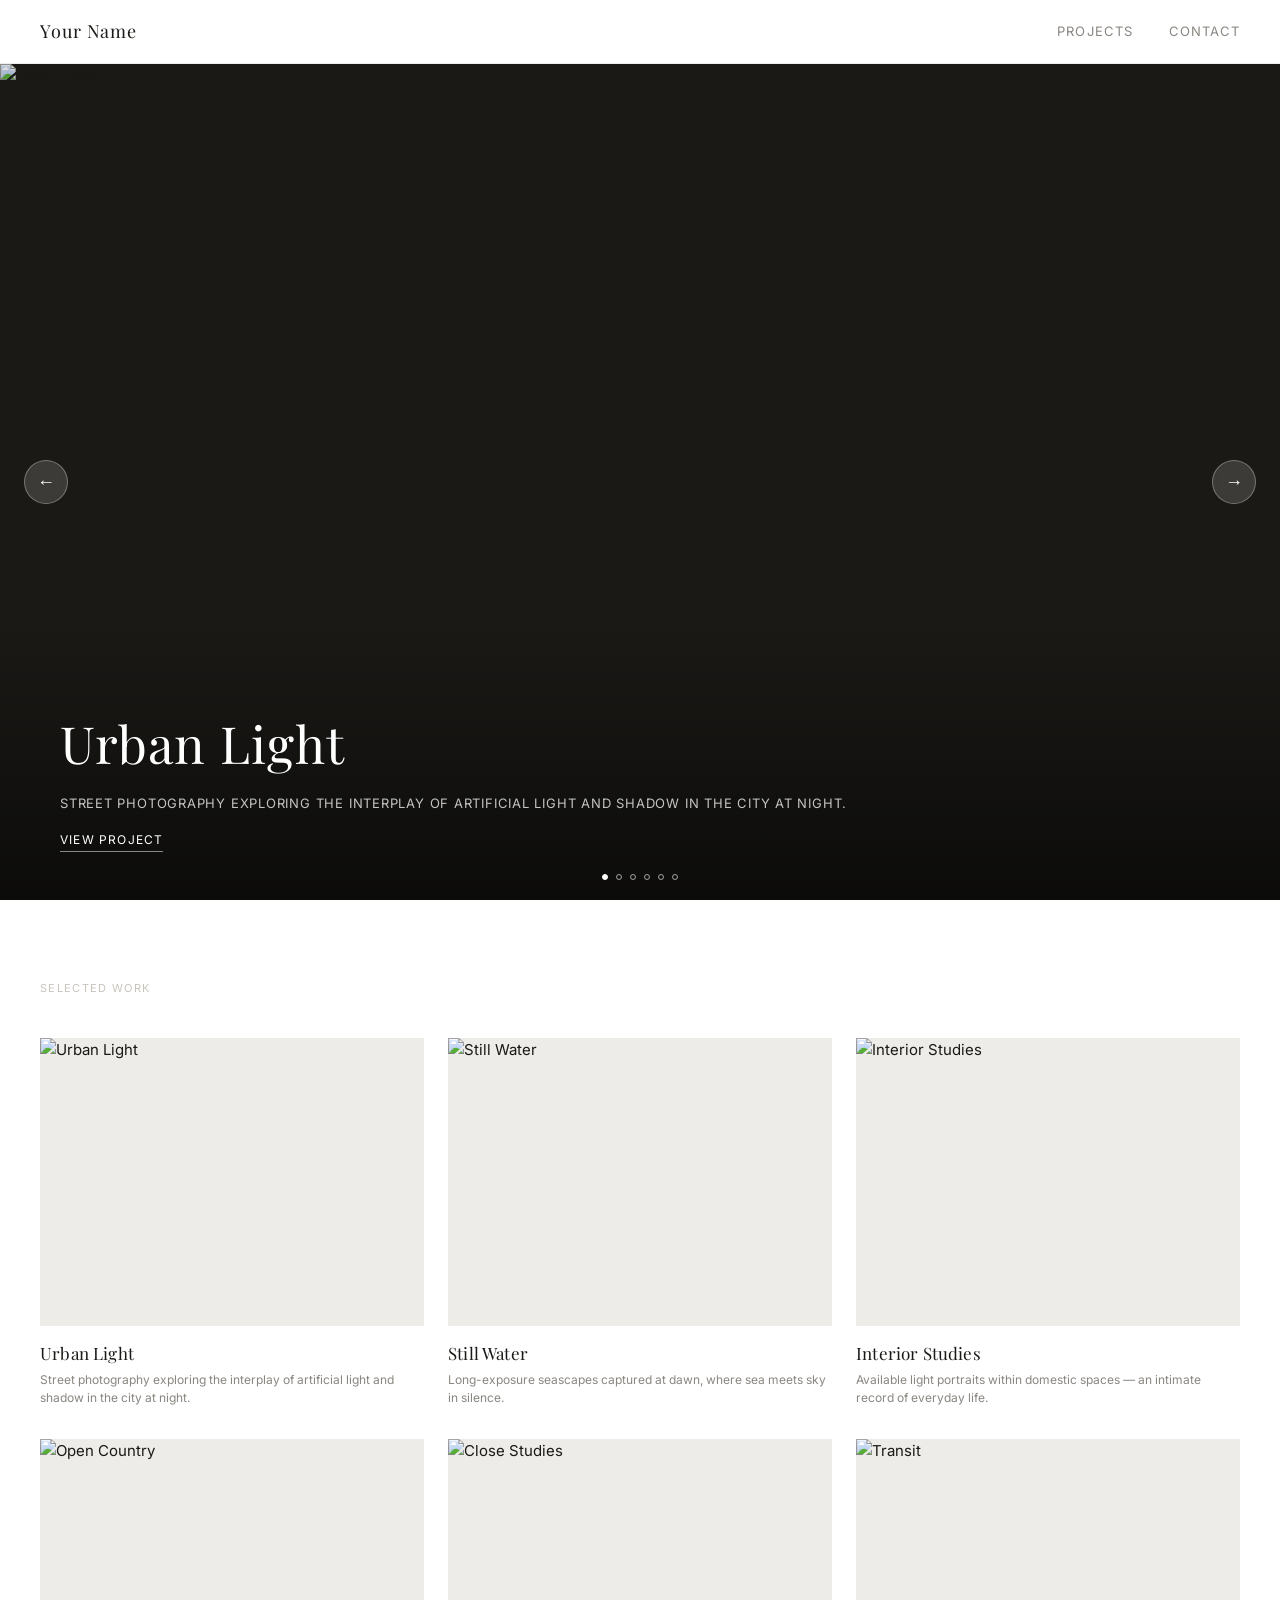
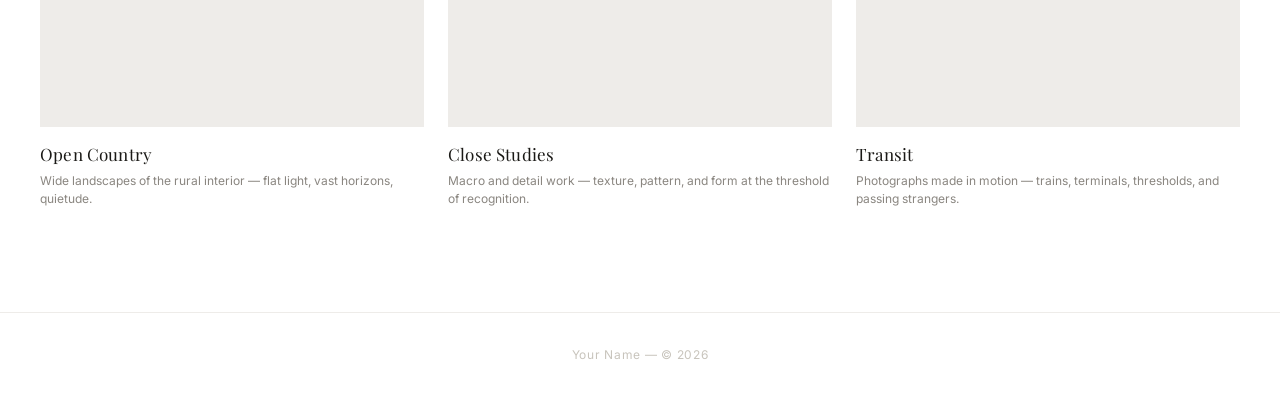
==== index.html @ b94424b4 "Basic site creation - structure, placeholder content etc" ====
<!DOCTYPE html>
<html lang="en">
<head>
  <meta charset="UTF-8">
  <meta name="viewport" content="width=device-width, initial-scale=1.0">
  <title>Photographer — Portfolio</title>
  <meta name="description" content="Photography portfolio — selected projects in landscape, portrait, and documentary work.">
  <link rel="preconnect" href="https://fonts.googleapis.com">
  <link rel="preconnect" href="https://fonts.gstatic.com" crossorigin>
  <link href="https://fonts.googleapis.com/css2?family=Inter:wght@300;400;500&family=Playfair+Display:ital,wght@0,400;0,500;1,400&display=swap" rel="stylesheet">
  <link rel="stylesheet" href="css/style.css">
</head>
<body>

  <!-- Header -->
  <header class="site-header">
    <div class="header-inner">
      <div class="site-name"><a href="index.html">Your Name</a></div>
      <nav class="site-nav" aria-label="Primary navigation">
        <a href="index.html#projects">Projects</a>
        <a href="contact.html">Contact</a>
      </nav>
      <button class="hamburger" aria-label="Toggle menu" aria-expanded="false">
        <span></span><span></span><span></span>
      </button>
    </div>
  </header>

  <!-- Mobile nav -->
  <nav class="mobile-nav" aria-label="Mobile navigation">
    <a href="index.html#projects">Projects</a>
    <a href="contact.html">Contact</a>
  </nav>

  <main>
    <!-- Hero Carousel -->
    <section class="hero" aria-label="Featured projects">
      <div class="hero-track"></div>
      <button class="hero-btn prev" aria-label="Previous slide">&#8592;</button>
      <button class="hero-btn next" aria-label="Next slide">&#8594;</button>
      <div class="hero-dots" role="tablist" aria-label="Slide indicators"></div>
    </section>

    <!-- Projects Grid -->
    <section class="projects-section" id="projects">
      <p class="section-label">Selected Work</p>
      <div class="projects-grid" id="projects-grid"></div>
    </section>
  </main>

  <footer class="site-footer">
    <p>Your Name &mdash; &copy; <span id="year"></span></p>
  </footer>

  <script>document.getElementById('year').textContent = new Date().getFullYear();</script>
  <script src="js/config.js"></script>
  <script src="js/main.js"></script>
</body>
</html>
---- css/style.css ----
/* ─── Reset & Base ─────────────────────────────────────────────── */
*, *::before, *::after { box-sizing: border-box; margin: 0; padding: 0; }

:root {
  --white:      #ffffff;
  --off-white:  #f7f6f4;
  --smoke:      #eeece9;
  --stone:      #c8c4bc;
  --mid:        #8a8680;
  --ink:        #1a1916;
  --accent:     #1a1916;
  --font-serif: 'Playfair Display', Georgia, serif;
  --font-sans:  'Inter', system-ui, sans-serif;
  --max-w:      1400px;
  --header-h:   64px;
  --transition: 0.3s ease;
}

html { scroll-behavior: smooth; }

body {
  font-family: var(--font-sans);
  background: var(--white);
  color: var(--ink);
  font-size: 15px;
  line-height: 1.6;
  -webkit-font-smoothing: antialiased;
}

img {
  display: block;
  max-width: 100%;
  height: auto;
  user-select: none;
  -webkit-user-drag: none;
  pointer-events: none;
}

a { color: inherit; text-decoration: none; }

/* ─── Typography ───────────────────────────────────────────────── */
h1, h2, h3 {
  font-family: var(--font-serif);
  font-weight: 400;
  letter-spacing: 0.01em;
}

/* ─── Header ───────────────────────────────────────────────────── */
.site-header {
  position: sticky;
  top: 0;
  z-index: 100;
  height: var(--header-h);
  background: rgba(255,255,255,0.96);
  backdrop-filter: blur(8px);
  border-bottom: 1px solid var(--smoke);
  display: flex;
  align-items: center;
}

.header-inner {
  width: 100%;
  max-width: var(--max-w);
  margin: 0 auto;
  padding: 0 40px;
  display: flex;
  align-items: center;
  justify-content: space-between;
}

.site-name {
  font-family: var(--font-serif);
  font-size: 18px;
  font-weight: 400;
  letter-spacing: 0.05em;
  color: var(--ink);
}

.site-name a { color: inherit; }

.site-nav {
  display: flex;
  align-items: center;
  gap: 36px;
}

.site-nav a {
  font-size: 13px;
  letter-spacing: 0.08em;
  text-transform: uppercase;
  color: var(--mid);
  transition: color var(--transition);
}

.site-nav a:hover,
.site-nav a.active { color: var(--ink); }

/* Hamburger */
.hamburger {
  display: none;
  flex-direction: column;
  gap: 5px;
  background: none;
  border: none;
  cursor: pointer;
  padding: 4px;
}

.hamburger span {
  display: block;
  width: 22px;
  height: 1.5px;
  background: var(--ink);
  transition: var(--transition);
}

.hamburger.open span:nth-child(1) { transform: translateY(6.5px) rotate(45deg); }
.hamburger.open span:nth-child(2) { opacity: 0; }
.hamburger.open span:nth-child(3) { transform: translateY(-6.5px) rotate(-45deg); }

.mobile-nav {
  display: none;
  position: fixed;
  top: var(--header-h);
  left: 0; right: 0;
  background: var(--white);
  border-bottom: 1px solid var(--smoke);
  padding: 24px 40px;
  z-index: 99;
  flex-direction: column;
  gap: 20px;
}

.mobile-nav.open { display: flex; }

.mobile-nav a {
  font-size: 14px;
  letter-spacing: 0.08em;
  text-transform: uppercase;
  color: var(--mid);
}

.mobile-nav a:hover,
.mobile-nav a.active { color: var(--ink); }

/* ─── Footer ───────────────────────────────────────────────────── */
.site-footer {
  border-top: 1px solid var(--smoke);
  padding: 32px 40px;
  text-align: center;
  font-size: 12px;
  letter-spacing: 0.06em;
  color: var(--stone);
}

/* ─── Hero Carousel ────────────────────────────────────────────── */
.hero {
  position: relative;
  width: 100%;
  overflow: hidden;
  background: var(--ink);
  height: calc(100vh - var(--header-h));
  min-height: 480px;
  max-height: 900px;
}

.hero-track {
  display: flex;
  height: 100%;
  transition: transform 0.7s cubic-bezier(0.4,0,0.2,1);
}

.hero-slide {
  flex: 0 0 100%;
  position: relative;
  overflow: hidden;
}

.hero-slide .img-wrap {
  position: absolute;
  inset: 0;
}

.hero-slide img {
  width: 100%;
  height: 100%;
  object-fit: cover;
  opacity: 0.85;
}

.hero-caption {
  position: absolute;
  bottom: 0;
  left: 0;
  right: 0;
  padding: 80px 60px 48px;
  background: linear-gradient(to top, rgba(0,0,0,0.55) 0%, transparent 100%);
  color: var(--white);
}

.hero-caption h2 {
  font-size: clamp(28px, 4vw, 52px);
  font-weight: 400;
  letter-spacing: 0.02em;
  margin-bottom: 8px;
}

.hero-caption p {
  font-size: 13px;
  letter-spacing: 0.06em;
  opacity: 0.75;
  text-transform: uppercase;
}

.hero-caption a {
  display: inline-block;
  margin-top: 16px;
  font-size: 12px;
  letter-spacing: 0.1em;
  text-transform: uppercase;
  color: var(--white);
  border-bottom: 1px solid rgba(255,255,255,0.5);
  padding-bottom: 2px;
  transition: border-color var(--transition);
}

.hero-caption a:hover { border-color: var(--white); }

/* Hero controls */
.hero-btn {
  position: absolute;
  top: 50%;
  transform: translateY(-50%);
  z-index: 10;
  background: rgba(255,255,255,0.15);
  border: 1px solid rgba(255,255,255,0.3);
  color: var(--white);
  width: 44px;
  height: 44px;
  border-radius: 50%;
  display: flex;
  align-items: center;
  justify-content: center;
  cursor: pointer;
  font-size: 18px;
  transition: background var(--transition);
  backdrop-filter: blur(4px);
}

.hero-btn:hover { background: rgba(255,255,255,0.28); }
.hero-btn.prev { left: 24px; }
.hero-btn.next { right: 24px; }

.hero-dots {
  position: absolute;
  bottom: 20px;
  left: 50%;
  transform: translateX(-50%);
  display: flex;
  gap: 8px;
  z-index: 10;
}

.hero-dot {
  width: 6px;
  height: 6px;
  border-radius: 50%;
  border: 1px solid rgba(255,255,255,0.6);
  background: transparent;
  cursor: pointer;
  transition: background var(--transition);
}

.hero-dot.active { background: var(--white); border-color: var(--white); }

/* ─── Image protection overlay ─────────────────────────────────── */
.img-wrap {
  position: relative;
  user-select: none;
}

.img-overlay {
  position: absolute;
  inset: 0;
  z-index: 2;
  cursor: default;
}

/* ─── Projects Grid (homepage) ─────────────────────────────────── */
.projects-section {
  max-width: var(--max-w);
  margin: 0 auto;
  padding: 80px 40px 100px;
}

.section-label {
  font-size: 11px;
  letter-spacing: 0.12em;
  text-transform: uppercase;
  color: var(--stone);
  margin-bottom: 40px;
}

.projects-grid {
  display: grid;
  grid-template-columns: repeat(3, 1fr);
  gap: 28px 24px;
}

.project-card {
  display: block;
  color: inherit;
}

.project-card:hover .card-thumb img { transform: scale(1.03); }
.project-card:hover .card-title { color: var(--ink); }

.card-thumb {
  aspect-ratio: 4/3;
  overflow: hidden;
  background: var(--smoke);
  position: relative;
}

.card-thumb img {
  width: 100%;
  height: 100%;
  object-fit: cover;
  transition: transform 0.5s ease;
}

.card-info {
  padding: 14px 0 4px;
}

.card-title {
  font-family: var(--font-serif);
  font-size: 17px;
  font-weight: 400;
  color: var(--ink);
  margin-bottom: 4px;
  transition: color var(--transition);
}

.card-desc {
  font-size: 12px;
  color: var(--mid);
  line-height: 1.5;
}

/* ─── Project Page ─────────────────────────────────────────────── */
.project-page {
  max-width: var(--max-w);
  margin: 0 auto;
  padding: 56px 40px 80px;
}

.project-header {
  margin-bottom: 36px;
}

.project-header h1 {
  font-size: clamp(26px, 3.5vw, 42px);
  margin-bottom: 10px;
}

.project-header p {
  font-size: 14px;
  color: var(--mid);
  max-width: 560px;
  line-height: 1.7;
}

/* Featured viewer */
.featured-viewer {
  position: relative;
  width: 100%;
  margin-bottom: 32px;
  background: var(--smoke);
}

.featured-viewer .img-wrap {
  width: 100%;
  max-height: 78vh;
  display: flex;
  align-items: center;
  justify-content: center;
  overflow: hidden;
}

.featured-viewer img {
  width: 100%;
  max-height: 78vh;
  object-fit: contain;
  background: var(--off-white);
  transition: opacity 0.25s ease;
}

.featured-viewer img.fade { opacity: 0; }

/* Thumbnail strip */
.thumb-grid {
  display: grid;
  grid-template-columns: repeat(auto-fill, minmax(110px, 1fr));
  gap: 8px;
  margin-bottom: 48px;
}

.thumb-item {
  aspect-ratio: 1;
  overflow: hidden;
  background: var(--smoke);
  cursor: pointer;
  position: relative;
  border: 2px solid transparent;
  transition: border-color var(--transition);
}

.thumb-item:hover { border-color: var(--stone); }
.thumb-item.active { border-color: var(--ink); }

.thumb-item img {
  width: 100%;
  height: 100%;
  object-fit: cover;
  transition: opacity var(--transition);
}

.thumb-item:hover img { opacity: 0.85; }

/* Project navigation */
.project-nav {
  display: flex;
  justify-content: space-between;
  align-items: center;
  padding-top: 32px;
  border-top: 1px solid var(--smoke);
}

.project-nav a {
  font-size: 12px;
  letter-spacing: 0.08em;
  text-transform: uppercase;
  color: var(--mid);
  display: flex;
  align-items: center;
  gap: 8px;
  transition: color var(--transition);
}

.project-nav a:hover { color: var(--ink); }

.project-nav .back {
  font-size: 12px;
  letter-spacing: 0.08em;
  text-transform: uppercase;
  color: var(--stone);
  transition: color var(--transition);
}

.project-nav .back:hover { color: var(--ink); }

/* ─── Contact Page ─────────────────────────────────────────────── */
.contact-page {
  max-width: 560px;
  margin: 0 auto;
  padding: 96px 40px 120px;
}

.contact-page h1 {
  font-size: 36px;
  margin-bottom: 24px;
}

.contact-page .intro {
  font-size: 15px;
  color: var(--mid);
  line-height: 1.8;
  margin-bottom: 48px;
}

.contact-email {
  display: inline-block;
  font-family: var(--font-serif);
  font-size: 22px;
  color: var(--ink);
  border-bottom: 1px solid var(--stone);
  padding-bottom: 4px;
  margin-bottom: 56px;
  transition: border-color var(--transition);
}

.contact-email:hover { border-color: var(--ink); }

.social-links {
  display: flex;
  gap: 24px;
}

.social-link {
  display: flex;
  align-items: center;
  gap: 8px;
  font-size: 12px;
  letter-spacing: 0.08em;
  text-transform: uppercase;
  color: var(--mid);
  transition: color var(--transition);
}

.social-link:hover { color: var(--ink); }

.social-link svg {
  width: 18px;
  height: 18px;
  fill: currentColor;
}

/* ─── Responsive ───────────────────────────────────────────────── */
@media (max-width: 1024px) {
  .projects-grid { grid-template-columns: repeat(2, 1fr); }
  .thumb-grid { grid-template-columns: repeat(auto-fill, minmax(90px, 1fr)); }
}

@media (max-width: 768px) {
  .header-inner { padding: 0 20px; }
  .site-nav { display: none; }
  .hamburger { display: flex; }

  .hero { max-height: 60vh; min-height: 360px; }
  .hero-caption { padding: 60px 24px 36px; }
  .hero-caption h2 { font-size: 24px; }
  .hero-btn { width: 36px; height: 36px; font-size: 14px; }
  .hero-btn.prev { left: 12px; }
  .hero-btn.next { right: 12px; }

  .projects-section { padding: 48px 20px 64px; }
  .projects-grid { grid-template-columns: repeat(2, 1fr); gap: 20px 16px; }

  .project-page { padding: 36px 20px 60px; }

  .thumb-grid {
    display: flex;
    flex-wrap: nowrap;
    overflow-x: auto;
    gap: 8px;
    padding-bottom: 8px;
    scrollbar-width: thin;
    scrollbar-color: var(--stone) transparent;
  }

  .thumb-item {
    flex: 0 0 80px;
    height: 80px;
    aspect-ratio: unset;
  }

  .contact-page { padding: 64px 20px 80px; }
  .site-footer { padding: 24px 20px; }
}

@media (max-width: 480px) {
  .projects-grid { grid-template-columns: 1fr; }
}
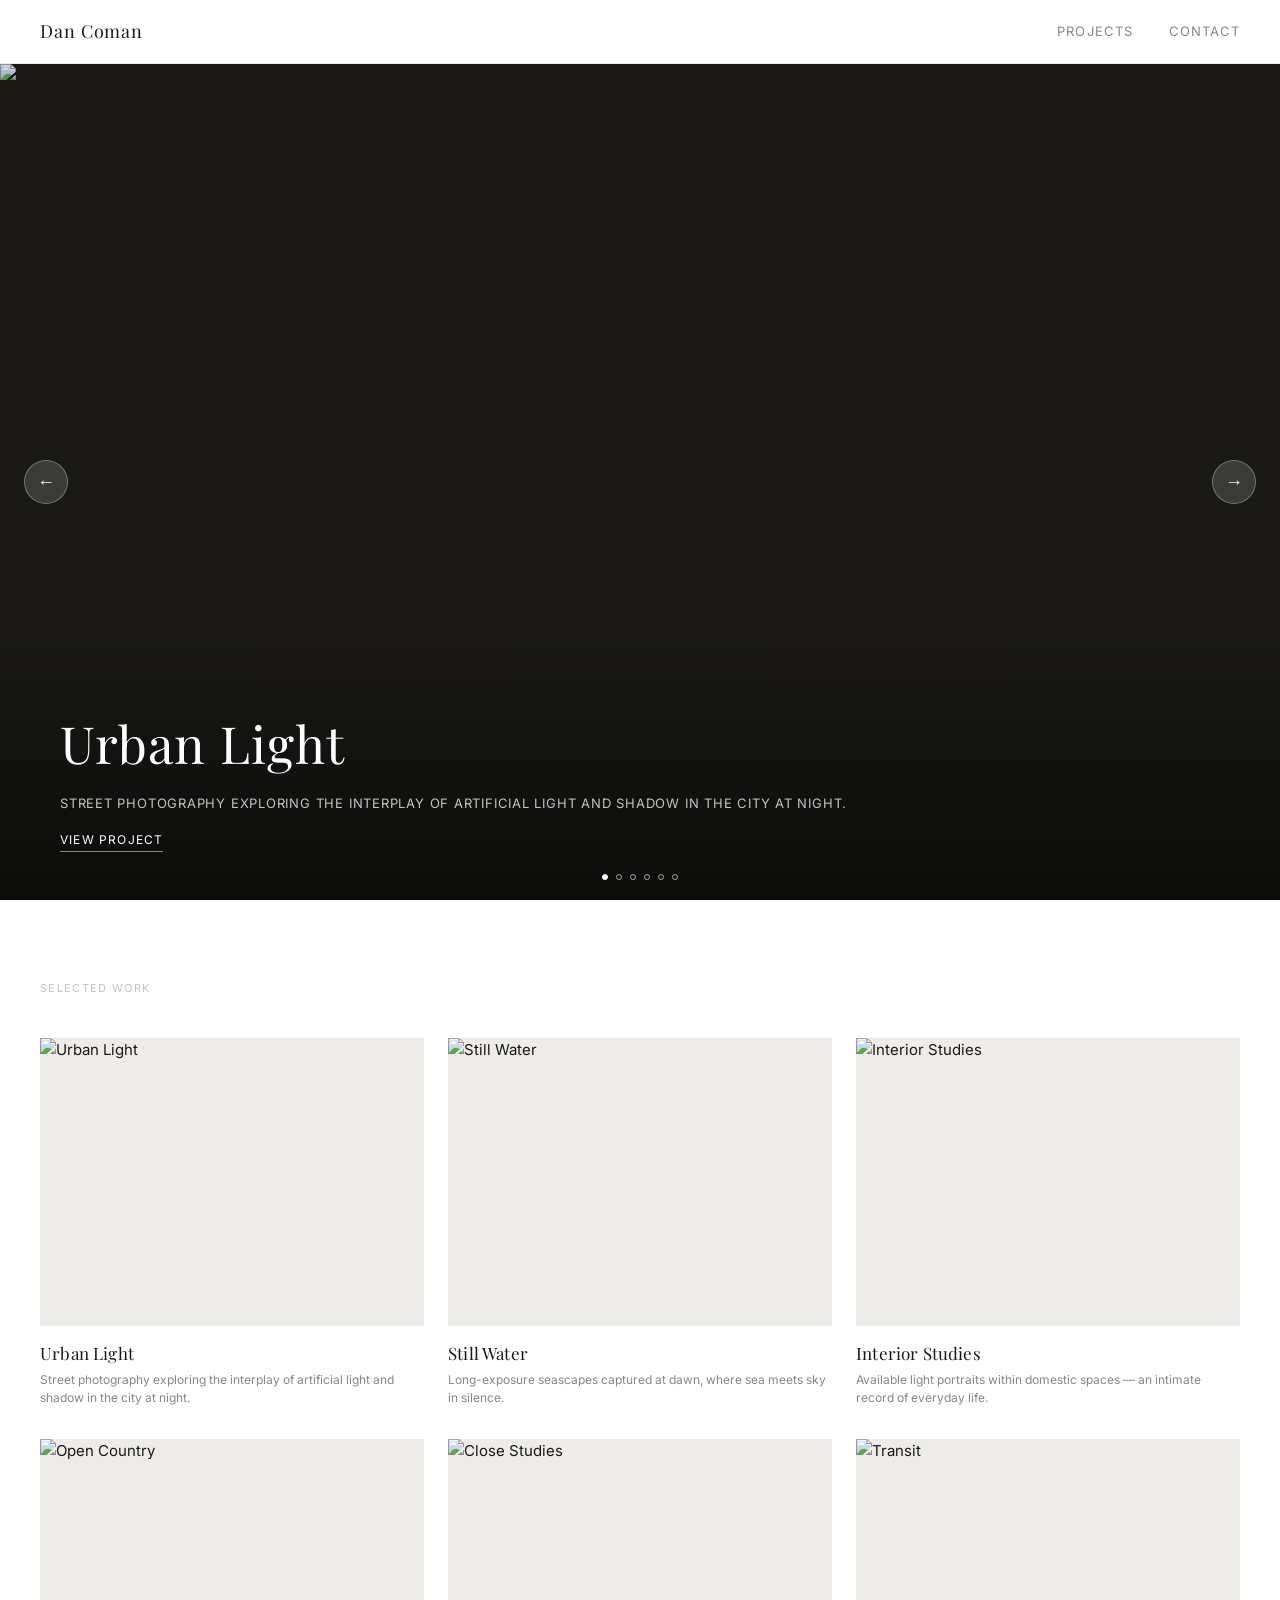
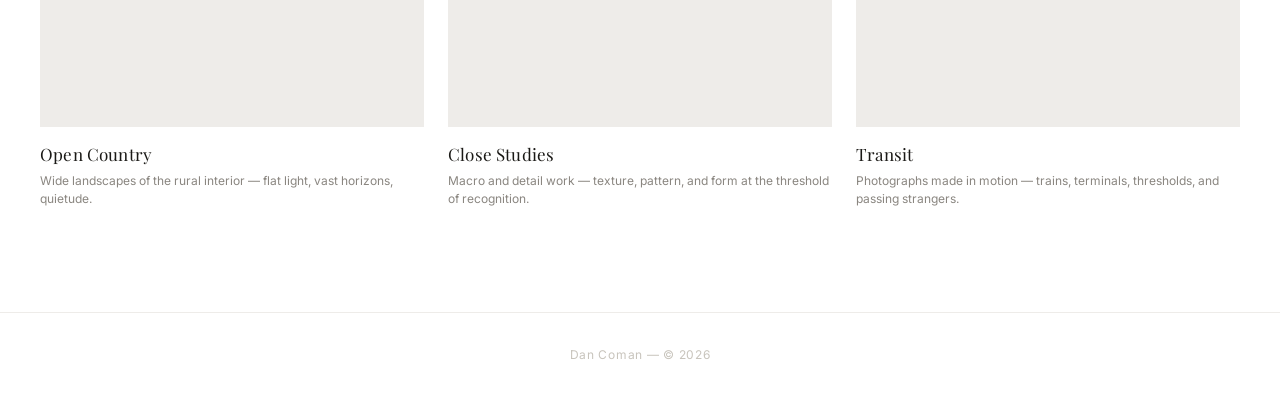
==== commit 70d502f3: "Moved header and footer into JS to remove duplication of code" ====
--- a/index.html
+++ b/index.html
@@ -4,7 +4,7 @@
   <meta charset="UTF-8">
   <meta name="viewport" content="width=device-width, initial-scale=1.0">
   <title>Photographer — Portfolio</title>
-  <meta name="description" content="Photography portfolio — selected projects in landscape, portrait, and documentary work.">
+  <meta name="description" content="Photography portfolio — selected travel, portrait, and documentary work.">
   <link rel="preconnect" href="https://fonts.googleapis.com">
   <link rel="preconnect" href="https://fonts.gstatic.com" crossorigin>
   <link href="https://fonts.googleapis.com/css2?family=Inter:wght@300;400;500&family=Playfair+Display:ital,wght@0,400;0,500;1,400&display=swap" rel="stylesheet">
@@ -12,28 +12,9 @@
 </head>
 <body>
 
-  <!-- Header -->
-  <header class="site-header">
-    <div class="header-inner">
-      <div class="site-name"><a href="index.html">Your Name</a></div>
-      <nav class="site-nav" aria-label="Primary navigation">
-        <a href="index.html#projects">Projects</a>
-        <a href="contact.html">Contact</a>
-      </nav>
-      <button class="hamburger" aria-label="Toggle menu" aria-expanded="false">
-        <span></span><span></span><span></span>
-      </button>
-    </div>
-  </header>
-
-  <!-- Mobile nav -->
-  <nav class="mobile-nav" aria-label="Mobile navigation">
-    <a href="index.html#projects">Projects</a>
-    <a href="contact.html">Contact</a>
-  </nav>
+  <div id="header-mount"></div>
 
   <main>
-    <!-- Hero Carousel -->
     <section class="hero" aria-label="Featured projects">
       <div class="hero-track"></div>
       <button class="hero-btn prev" aria-label="Previous slide">&#8592;</button>
@@ -41,18 +22,14 @@
       <div class="hero-dots" role="tablist" aria-label="Slide indicators"></div>
     </section>
 
-    <!-- Projects Grid -->
     <section class="projects-section" id="projects">
       <p class="section-label">Selected Work</p>
       <div class="projects-grid" id="projects-grid"></div>
     </section>
   </main>
 
-  <footer class="site-footer">
-    <p>Your Name &mdash; &copy; <span id="year"></span></p>
-  </footer>
+  <div id="footer-mount"></div>
 
-  <script>document.getElementById('year').textContent = new Date().getFullYear();</script>
   <script src="js/config.js"></script>
   <script src="js/main.js"></script>
 </body>
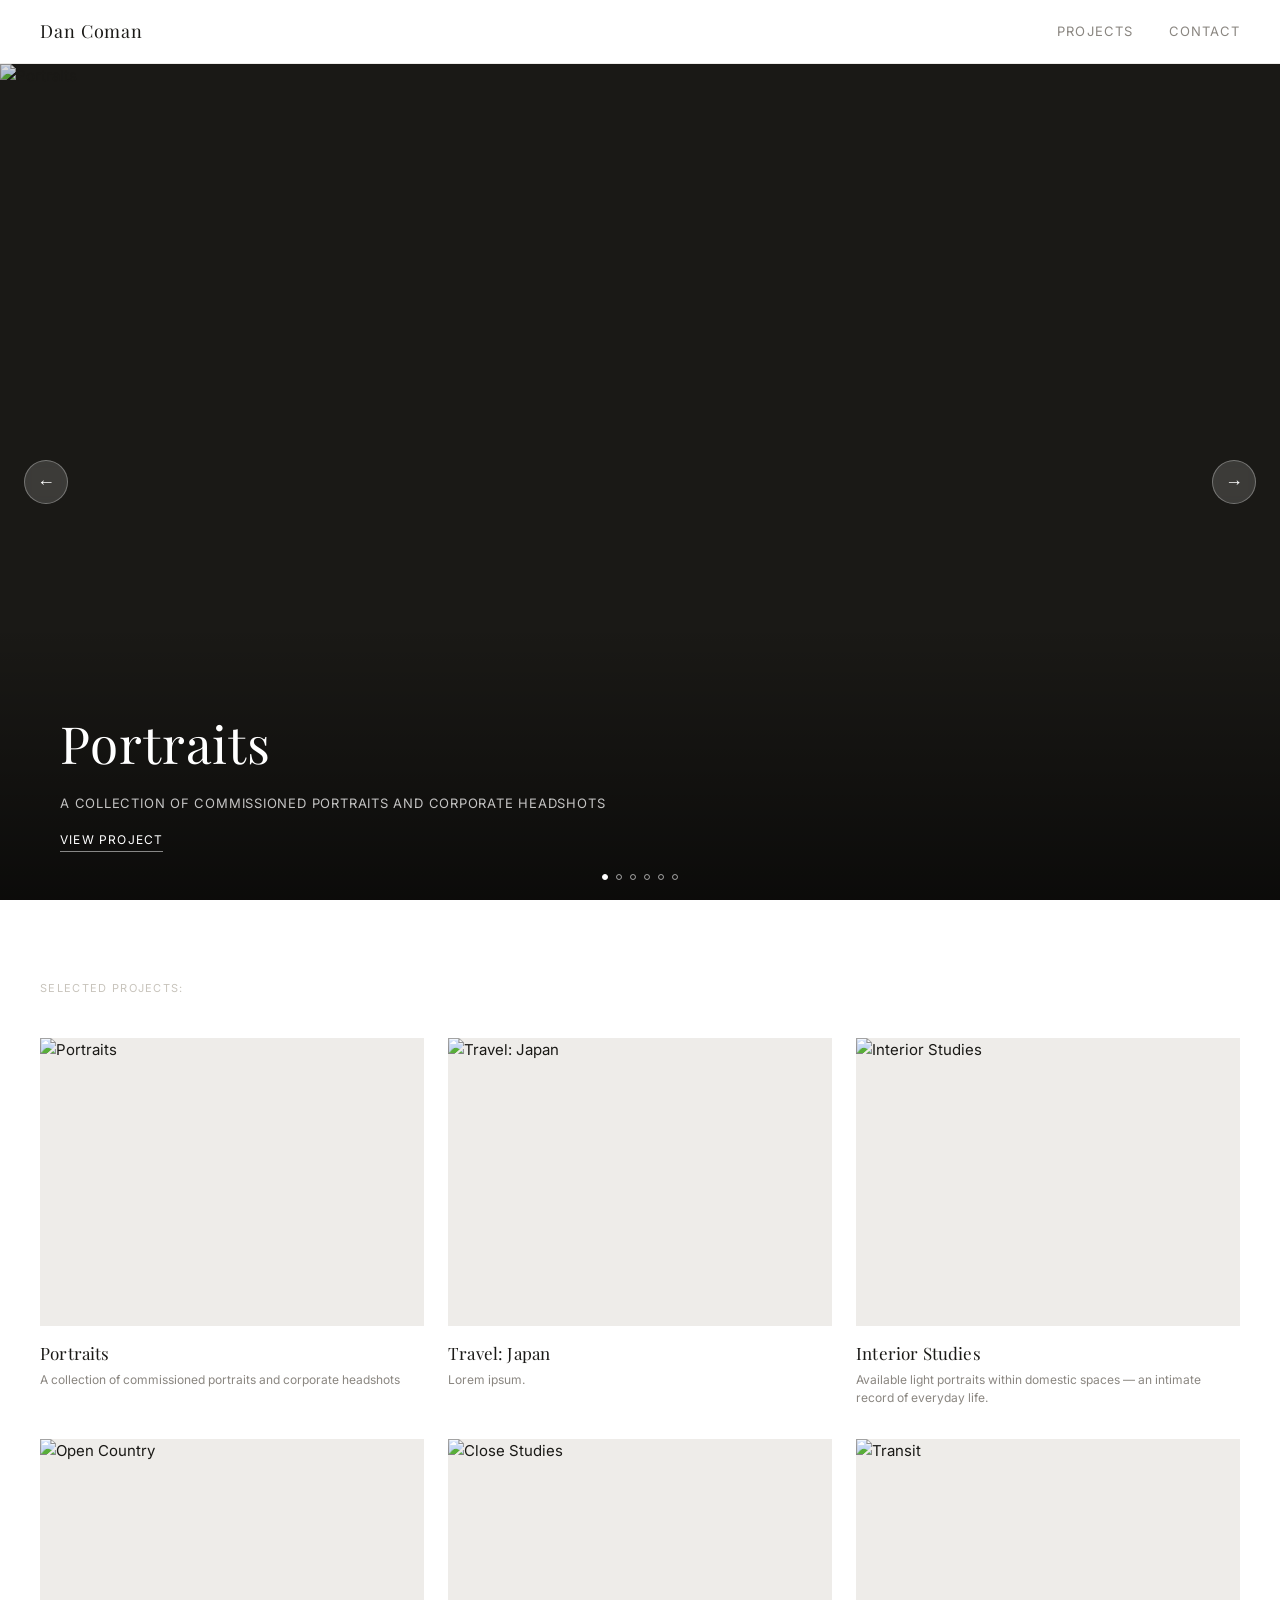
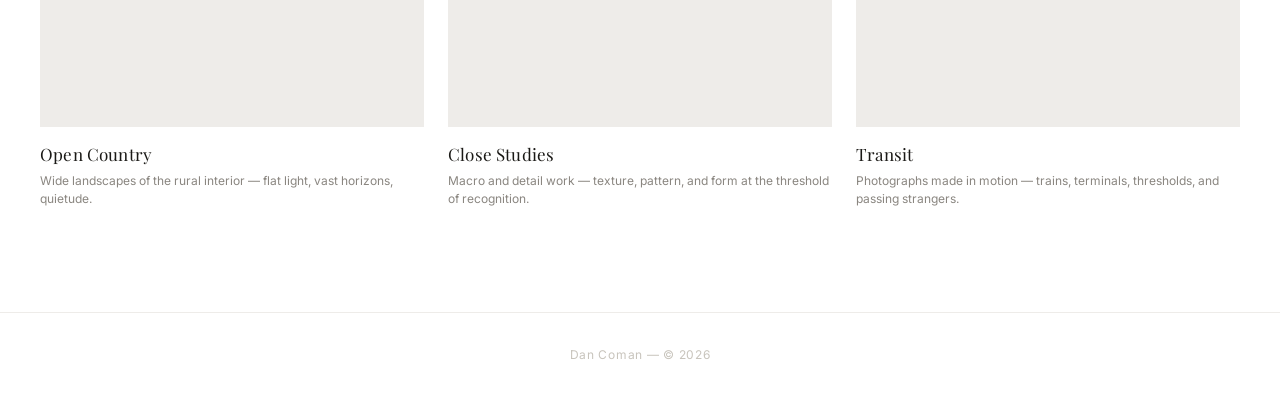
==== commit 3a8bf3da: "Project name changes" ====
--- a/index.html
+++ b/index.html
@@ -23,7 +23,7 @@
     </section>
 
     <section class="projects-section" id="projects">
-      <p class="section-label">Selected Work</p>
+      <p class="section-label">Selected Projects:</p>
       <div class="projects-grid" id="projects-grid"></div>
     </section>
   </main>
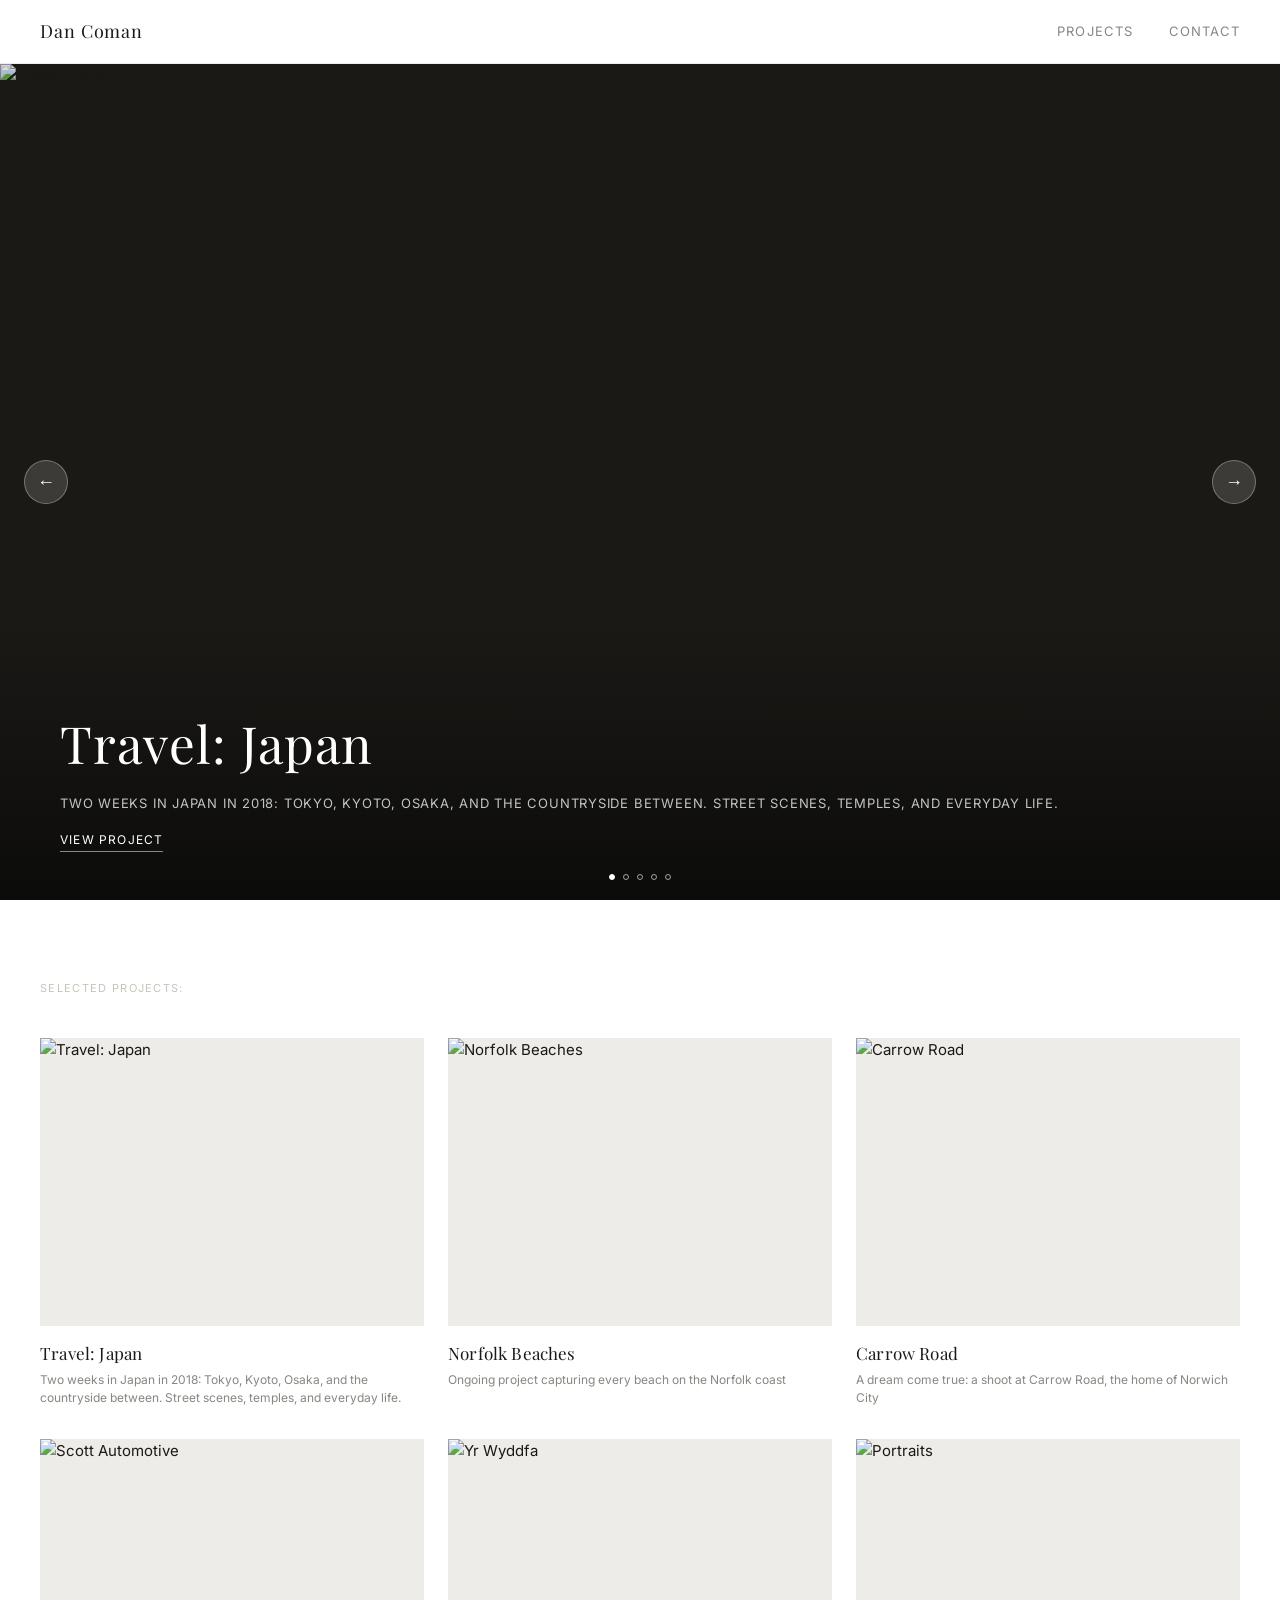
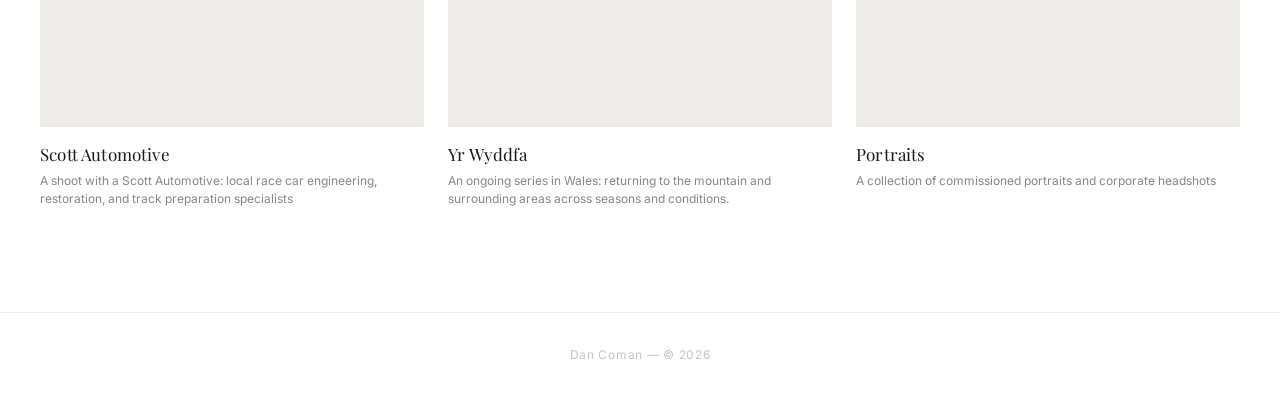
==== commit 2226dc9a: "changed site title" ====
--- a/index.html
+++ b/index.html
@@ -3,7 +3,7 @@
 <head>
   <meta charset="UTF-8">
   <meta name="viewport" content="width=device-width, initial-scale=1.0">
-  <title>Photographer — Portfolio</title>
+  <title>Dan Coman Photography Portfolio</title>
   <meta name="description" content="Photography portfolio — selected travel, portrait, and documentary work.">
   <link rel="preconnect" href="https://fonts.googleapis.com">
   <link rel="preconnect" href="https://fonts.gstatic.com" crossorigin>
--- a/css/style.css
+++ b/css/style.css
@@ -322,6 +322,10 @@
   position: relative;
 }
 
+.card-thumb .img-wrap {
+  height: 100%;
+}
+
 .card-thumb img {
   width: 100%;
   height: 100%;
@@ -397,6 +401,16 @@
 }
 
 .featured-viewer img.fade { opacity: 0; }
+
+/* Featured caption */
+.featured-caption {
+  padding: 10px 0 0;
+  font-size: 12px;
+  color: var(--mid);
+  letter-spacing: 0.03em;
+  line-height: 1.6;
+  font-style: italic;
+}
 
 /* Thumbnail strip */
 .thumb-grid {
